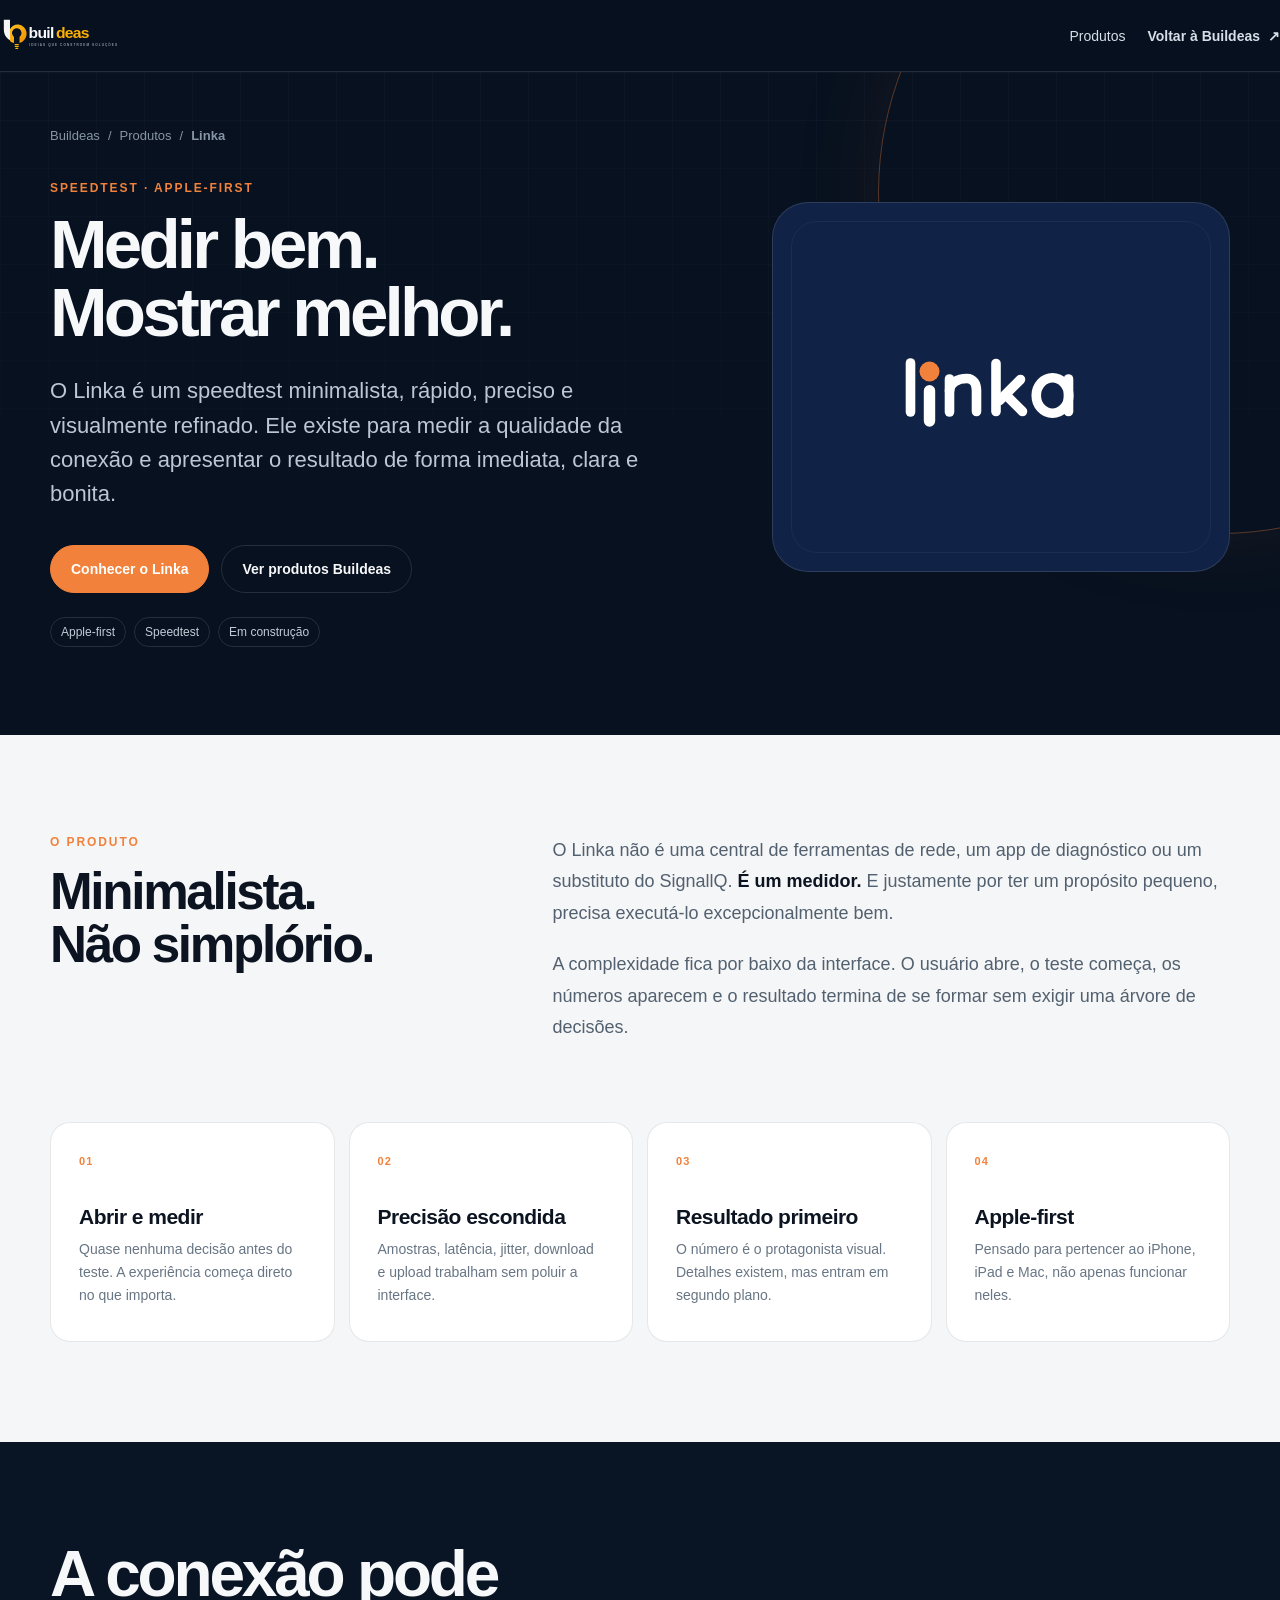
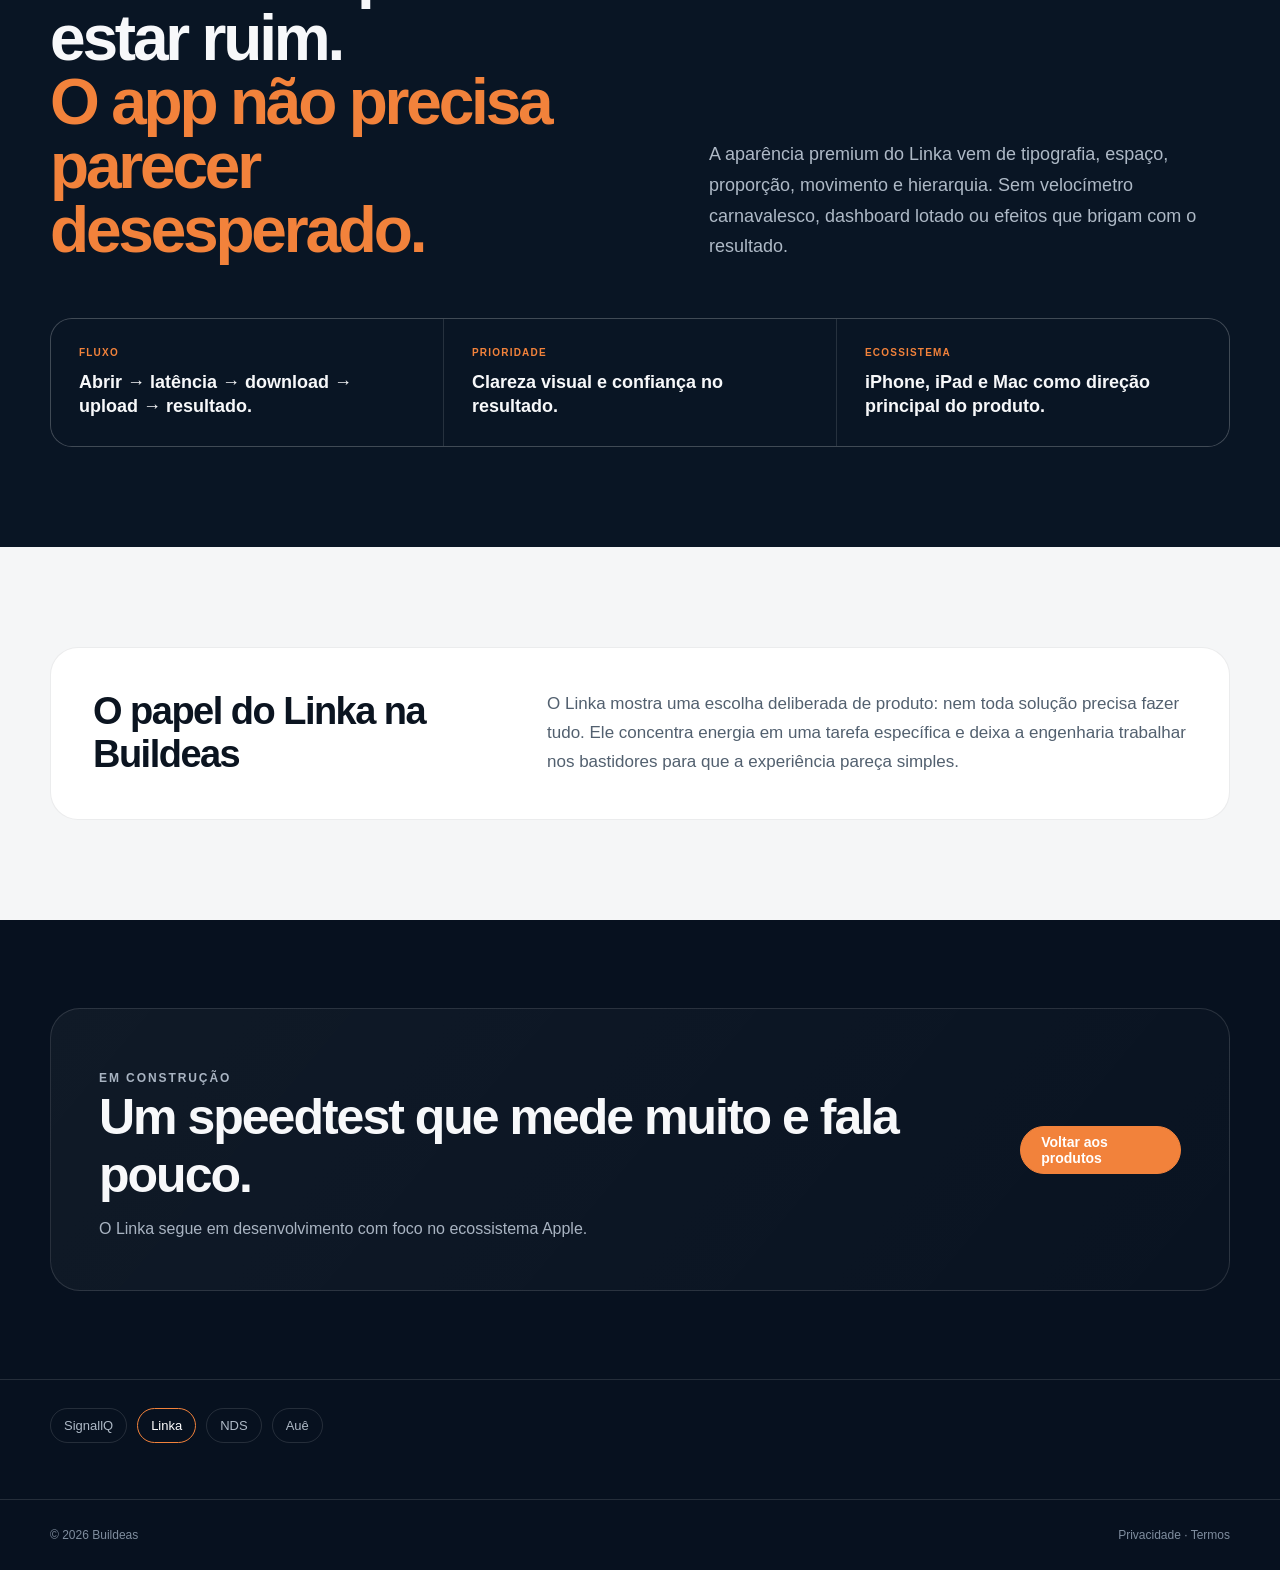
==== produtos/linka.html @ aeb6bd71 "Add Linka institutional product page" ====
<!doctype html>
<html lang="pt-BR">
<head>
  <meta charset="utf-8"><meta name="viewport" content="width=device-width,initial-scale=1">
  <meta name="theme-color" content="#102245"><meta name="robots" content="index,follow,max-image-preview:large">
  <title>Linka SpeedTest | Buildeas</title>
  <meta name="description" content="Conheça o Linka, speedtest minimalista, rápido e preciso da Buildeas, criado com foco no ecossistema Apple.">
  <link rel="canonical" href="https://buildea-labs.github.io/produtos/linka.html"><link rel="icon" href="../assets/products/linka-icon.svg"><link rel="stylesheet" href="../assets/product-pages.css">
  <meta property="og:type" content="website"><meta property="og:title" content="Linka SpeedTest | Buildeas"><meta property="og:description" content="Medir bem. Mostrar melhor.">
</head>
<body class="product-linka">
<a class="skip" href="#conteudo">Pular para o conteúdo</a>
<header class="product-header"><div class="shell nav"><a class="buildeas" href="../index.html" aria-label="Buildeas"><img src="../assets/buildeas-wordmark.svg" alt="Buildeas"></a><div class="nav-links"><a href="../index.html#projetos">Produtos</a><a class="back-link" href="../index.html"><span>Voltar à Buildeas</span> ↗</a></div></div></header>
<main id="conteudo">
<section class="product-hero"><div class="shell hero-grid"><div class="hero-copy"><div class="breadcrumb"><a href="../index.html">Buildeas</a><span>/</span><span>Produtos</span><span>/</span><strong>Linka</strong></div><p class="eyebrow">Speedtest · Apple-first</p><h1>Medir bem.<br>Mostrar melhor.</h1><p class="lead">O Linka é um speedtest minimalista, rápido, preciso e visualmente refinado. Ele existe para medir a qualidade da conexão e apresentar o resultado de forma imediata, clara e bonita.</p><div class="hero-actions"><a class="btn btn-primary" href="#produto">Conhecer o Linka</a><a class="btn btn-secondary" href="../index.html#projetos">Ver produtos Buildeas</a></div><div class="tags"><span class="tag">Apple-first</span><span class="tag">Speedtest</span><span class="tag">Em construção</span></div></div><div class="brand-stage"><img src="../assets/products/linka-wordmark.svg" alt="Linka"></div></div></section>
<section class="section section-light" id="produto"><div class="shell"><div class="intro-grid"><div class="section-title"><p class="eyebrow">O produto</p><h2>Minimalista.<br>Não simplório.</h2></div><div class="copy"><p>O Linka não é uma central de ferramentas de rede, um app de diagnóstico ou um substituto do SignallQ. <strong>É um medidor.</strong> E justamente por ter um propósito pequeno, precisa executá-lo excepcionalmente bem.</p><p>A complexidade fica por baixo da interface. O usuário abre, o teste começa, os números aparecem e o resultado termina de se formar sem exigir uma árvore de decisões.</p></div></div><div class="feature-grid"><article class="feature"><span class="num">01</span><h3>Abrir e medir</h3><p>Quase nenhuma decisão antes do teste. A experiência começa direto no que importa.</p></article><article class="feature"><span class="num">02</span><h3>Precisão escondida</h3><p>Amostras, latência, jitter, download e upload trabalham sem poluir a interface.</p></article><article class="feature"><span class="num">03</span><h3>Resultado primeiro</h3><p>O número é o protagonista visual. Detalhes existem, mas entram em segundo plano.</p></article><article class="feature"><span class="num">04</span><h3>Apple-first</h3><p>Pensado para pertencer ao iPhone, iPad e Mac, não apenas funcionar neles.</p></article></div></div></section>
<section class="section section-dark"><div class="shell"><div class="statement"><h2>A conexão pode estar ruim.<br><span>O app não precisa parecer desesperado.</span></h2><p>A aparência premium do Linka vem de tipografia, espaço, proporção, movimento e hierarquia. Sem velocímetro carnavalesco, dashboard lotado ou efeitos que brigam com o resultado.</p></div><div class="fact-list"><div class="fact"><small>Fluxo</small><strong>Abrir → latência → download → upload → resultado.</strong></div><div class="fact"><small>Prioridade</small><strong>Clareza visual e confiança no resultado.</strong></div><div class="fact"><small>Ecossistema</small><strong>iPhone, iPad e Mac como direção principal do produto.</strong></div></div></div></section>
<section class="section section-light"><div class="shell"><div class="role-card"><h2>O papel do Linka na Buildeas</h2><p>O Linka mostra uma escolha deliberada de produto: nem toda solução precisa fazer tudo. Ele concentra energia em uma tarefa específica e deixa a engenharia trabalhar nos bastidores para que a experiência pareça simples.</p></div></div></section>
<section class="final-cta"><div class="shell"><div class="cta-box"><div><p class="eyebrow">Em construção</p><h2>Um speedtest que mede muito e fala pouco.</h2><p>O Linka segue em desenvolvimento com foco no ecossistema Apple.</p></div><a class="btn btn-primary" href="../index.html#projetos">Voltar aos produtos</a></div></div></section>
<nav class="product-switcher" aria-label="Outros produtos"><div class="shell switcher"><a href="signallq.html">SignallQ</a><a aria-current="page" href="linka.html">Linka</a><a href="nds.html">NDS</a><a href="aue.html">Auê</a></div></nav>
</main><footer class="site-footer"><div class="shell footer-row"><span>© 2026 Buildeas</span><span><a href="../privacy.html">Privacidade</a> · <a href="../terms.html">Termos</a></span></div></footer>
</body></html>
---- assets/product-pages.css ----
:root{--bg:#07111f;--surface:#0c1929;--surface-2:#101f31;--text:#f7f8fa;--muted:#a9b4c2;--line:rgba(255,255,255,.12);--light:#f5f6f7;--ink:#0b1420;--ink-2:#52606f;--buildeas:#f6a800;--accent:#f6a800;--max:1180px;--radius:24px}*{box-sizing:border-box}html{scroll-behavior:smooth}body{margin:0;background:var(--bg);color:var(--text);font-family:Inter,ui-sans-serif,-apple-system,BlinkMacSystemFont,"Segoe UI",sans-serif;-webkit-font-smoothing:antialiased}a{color:inherit;text-decoration:none}img{display:block;max-width:100%}button,a{touch-action:manipulation}.skip{position:absolute;left:-9999px}.skip:focus{left:16px;top:16px;z-index:100;background:#fff;color:#000;padding:10px 14px;border-radius:8px}.shell{width:min(calc(100% - 40px),var(--max));margin:auto}.product-header{height:72px;border-bottom:1px solid var(--line);display:flex;align-items:center;position:relative;z-index:20;background:rgba(7,17,31,.86);backdrop-filter:blur(18px)}.nav{display:flex;align-items:center;justify-content:space-between;gap:24px;width:100%}.nav .buildeas{display:flex;align-items:center}.nav .buildeas img{width:150px;height:auto}.nav-links{display:flex;align-items:center;gap:22px;color:#d7dee7;font-size:14px}.nav-links a:hover{color:#fff}.back-link{display:inline-flex;align-items:center;gap:8px;font-weight:700}.product-hero{position:relative;overflow:hidden;padding:56px 0 88px;min-height:640px;display:flex;align-items:center}.product-hero:before{content:"";position:absolute;width:680px;height:680px;border:1px solid color-mix(in srgb,var(--accent) 35%,transparent);border-radius:50%;right:-280px;top:-220px;box-shadow:0 0 100px color-mix(in srgb,var(--accent) 8%,transparent)}.product-hero:after{content:"";position:absolute;inset:0;background-image:linear-gradient(rgba(255,255,255,.025) 1px,transparent 1px),linear-gradient(90deg,rgba(255,255,255,.025) 1px,transparent 1px);background-size:48px 48px;mask-image:linear-gradient(to bottom,#000,transparent 88%);pointer-events:none}.hero-grid{position:relative;z-index:2;display:grid;grid-template-columns:minmax(0,1.05fr) minmax(300px,.75fr);gap:80px;align-items:center}.breadcrumb{display:flex;gap:8px;align-items:center;color:#8795a6;font-size:13px;margin-bottom:38px}.breadcrumb a:hover{color:#fff}.eyebrow{font-size:12px;letter-spacing:.16em;text-transform:uppercase;font-weight:800;color:var(--accent);margin:0 0 16px}.hero-copy h1{font-size:clamp(42px,5.4vw,78px);letter-spacing:-.055em;line-height:.98;margin:0;max-width:820px}.hero-copy .lead{font-size:clamp(18px,2vw,22px);line-height:1.55;color:#bcc7d4;max-width:720px;margin:28px 0 0}.hero-actions{display:flex;gap:12px;flex-wrap:wrap;margin-top:34px}.btn{display:inline-flex;align-items:center;justify-content:center;gap:9px;min-height:48px;padding:0 20px;border-radius:999px;font-size:14px;font-weight:800;border:1px solid var(--line);transition:.2s ease}.btn-primary{background:var(--accent);border-color:var(--accent);color:var(--button-ink,#07111f)}.btn-primary:hover{transform:translateY(-2px);filter:brightness(1.04)}.btn-secondary:hover{border-color:rgba(255,255,255,.3);background:rgba(255,255,255,.05)}.tags{display:flex;flex-wrap:wrap;gap:8px;margin-top:24px}.tag{font-size:12px;color:#c2cbd6;border:1px solid var(--line);padding:7px 10px;border-radius:999px}.brand-stage{min-height:370px;border-radius:36px;border:1px solid var(--line);background:radial-gradient(circle at 50% 45%,color-mix(in srgb,var(--accent) 13%,transparent),transparent 58%),rgba(255,255,255,.025);display:flex;align-items:center;justify-content:center;padding:48px;position:relative}.brand-stage:after{content:"";position:absolute;inset:18px;border:1px solid rgba(255,255,255,.05);border-radius:26px}.brand-stage img{position:relative;z-index:2;max-height:230px;object-fit:contain}.brand-stage .icon-only{width:180px;height:180px;object-fit:contain}.brand-stage .nds-logo{width:min(100%,520px);height:auto}.brand-stage .aue-lockup{display:flex;align-items:center;gap:24px;position:relative;z-index:2}.brand-stage .aue-lockup img{width:140px;height:140px;border-radius:28px}.brand-stage .aue-lockup strong{font-size:64px;letter-spacing:-.06em;color:#c6ff00}.section{padding:100px 0}.section-light{background:var(--light);color:var(--ink)}.section-dark{background:#091524}.intro-grid{display:grid;grid-template-columns:.7fr 1.15fr;gap:90px}.section-title h2{font-size:clamp(34px,4vw,56px);line-height:1.04;letter-spacing:-.045em;margin:0}.section-title .eyebrow{color:var(--accent)}.copy{font-size:18px;line-height:1.75;color:var(--ink-2)}.copy p{margin:0 0 20px}.copy strong{color:var(--ink)}.feature-grid{display:grid;grid-template-columns:repeat(4,1fr);gap:14px;margin-top:58px}.feature{border:1px solid rgba(11,20,32,.1);border-radius:20px;padding:28px;background:#fff;min-height:220px}.feature .num{font-size:11px;font-weight:900;color:var(--accent);letter-spacing:.1em}.feature h3{font-size:21px;letter-spacing:-.025em;margin:36px 0 9px}.feature p{font-size:14px;line-height:1.65;color:#687584;margin:0}.statement{display:grid;grid-template-columns:1fr .9fr;align-items:end;gap:80px}.statement h2{font-size:clamp(40px,5vw,68px);line-height:1;letter-spacing:-.05em;margin:0}.statement h2 span{color:var(--accent)}.statement p{font-size:18px;line-height:1.7;color:#aeb9c6;margin:0}.fact-list{display:grid;grid-template-columns:repeat(3,1fr);gap:1px;background:var(--line);border:1px solid var(--line);border-radius:22px;overflow:hidden;margin-top:56px}.fact{background:#091524;padding:28px}.fact small{display:block;text-transform:uppercase;letter-spacing:.12em;color:var(--accent);font-weight:800;font-size:10px;margin-bottom:12px}.fact strong{font-size:18px;line-height:1.35}.role-card{background:#fff;border:1px solid rgba(11,20,32,.08);border-radius:28px;padding:42px;display:grid;grid-template-columns:.75fr 1.25fr;gap:70px}.role-card h2{font-size:38px;letter-spacing:-.04em;margin:0}.role-card p{font-size:17px;line-height:1.7;color:var(--ink-2);margin:0}.final-cta{padding:88px 0}.cta-box{border:1px solid var(--line);border-radius:30px;padding:48px;display:flex;align-items:center;justify-content:space-between;gap:50px;background:linear-gradient(130deg,rgba(255,255,255,.04),rgba(255,255,255,.01))}.cta-box h2{font-size:clamp(32px,4vw,50px);margin:0;letter-spacing:-.04em}.cta-box p{color:var(--muted);margin:12px 0 0;line-height:1.6}.product-switcher{border-top:1px solid var(--line);padding:28px 0 56px}.product-switcher .switcher{display:flex;gap:10px;flex-wrap:wrap}.product-switcher a{font-size:13px;color:#aeb9c6;border:1px solid var(--line);border-radius:999px;padding:9px 13px}.product-switcher a[aria-current="page"]{color:#fff;border-color:var(--accent)}.site-footer{border-top:1px solid var(--line);padding:28px 0;color:#7f8d9e;font-size:12px}.footer-row{display:flex;justify-content:space-between;gap:20px;flex-wrap:wrap}.site-footer a:hover{color:#fff}.product-signallq{--accent:#8d6cff;--button-ink:#fff}.product-linka{--accent:#f2823b;--button-ink:#fff}.product-linka .brand-stage{background:#102245}.product-nds{--accent:#19aa8c;--button-ink:#052b27}.product-nds .brand-stage{background:#fff}.product-aue{--accent:#c6ff00;--button-ink:#0a0a08}.product-aue .product-hero,.product-aue .section-dark,.product-aue .fact{background:#0a0a08}.product-aue .brand-stage{background:#0a0a08;border-color:rgba(198,255,0,.25)}@media(max-width:900px){.hero-grid,.intro-grid,.statement,.role-card{grid-template-columns:1fr;gap:42px}.product-hero{padding-top:38px;min-height:auto}.brand-stage{min-height:300px}.feature-grid{grid-template-columns:1fr 1fr}.fact-list{grid-template-columns:1fr}.cta-box{align-items:flex-start;flex-direction:column}.nav-links a:not(.back-link){display:none}}@media(max-width:600px){.shell{width:min(calc(100% - 28px),var(--max))}.product-header{height:64px}.nav .buildeas img{width:126px}.back-link span{display:none}.product-hero{padding:34px 0 64px}.hero-grid{gap:36px}.breadcrumb{margin-bottom:28px}.hero-copy h1{font-size:46px}.brand-stage{min-height:240px;padding:28px;border-radius:26px}.brand-stage .icon-only{width:140px;height:140px}.brand-stage .aue-lockup{gap:15px}.brand-stage .aue-lockup img{width:105px;height:105px}.brand-stage .aue-lockup strong{font-size:46px}.section{padding:72px 0}.feature-grid{grid-template-columns:1fr;margin-top:38px}.feature{min-height:0}.role-card{padding:28px}.role-card h2{font-size:32px}.final-cta{padding:60px 0}.cta-box{padding:30px}}@media(prefers-reduced-motion:reduce){html{scroll-behavior:auto}.btn{transition:none}}
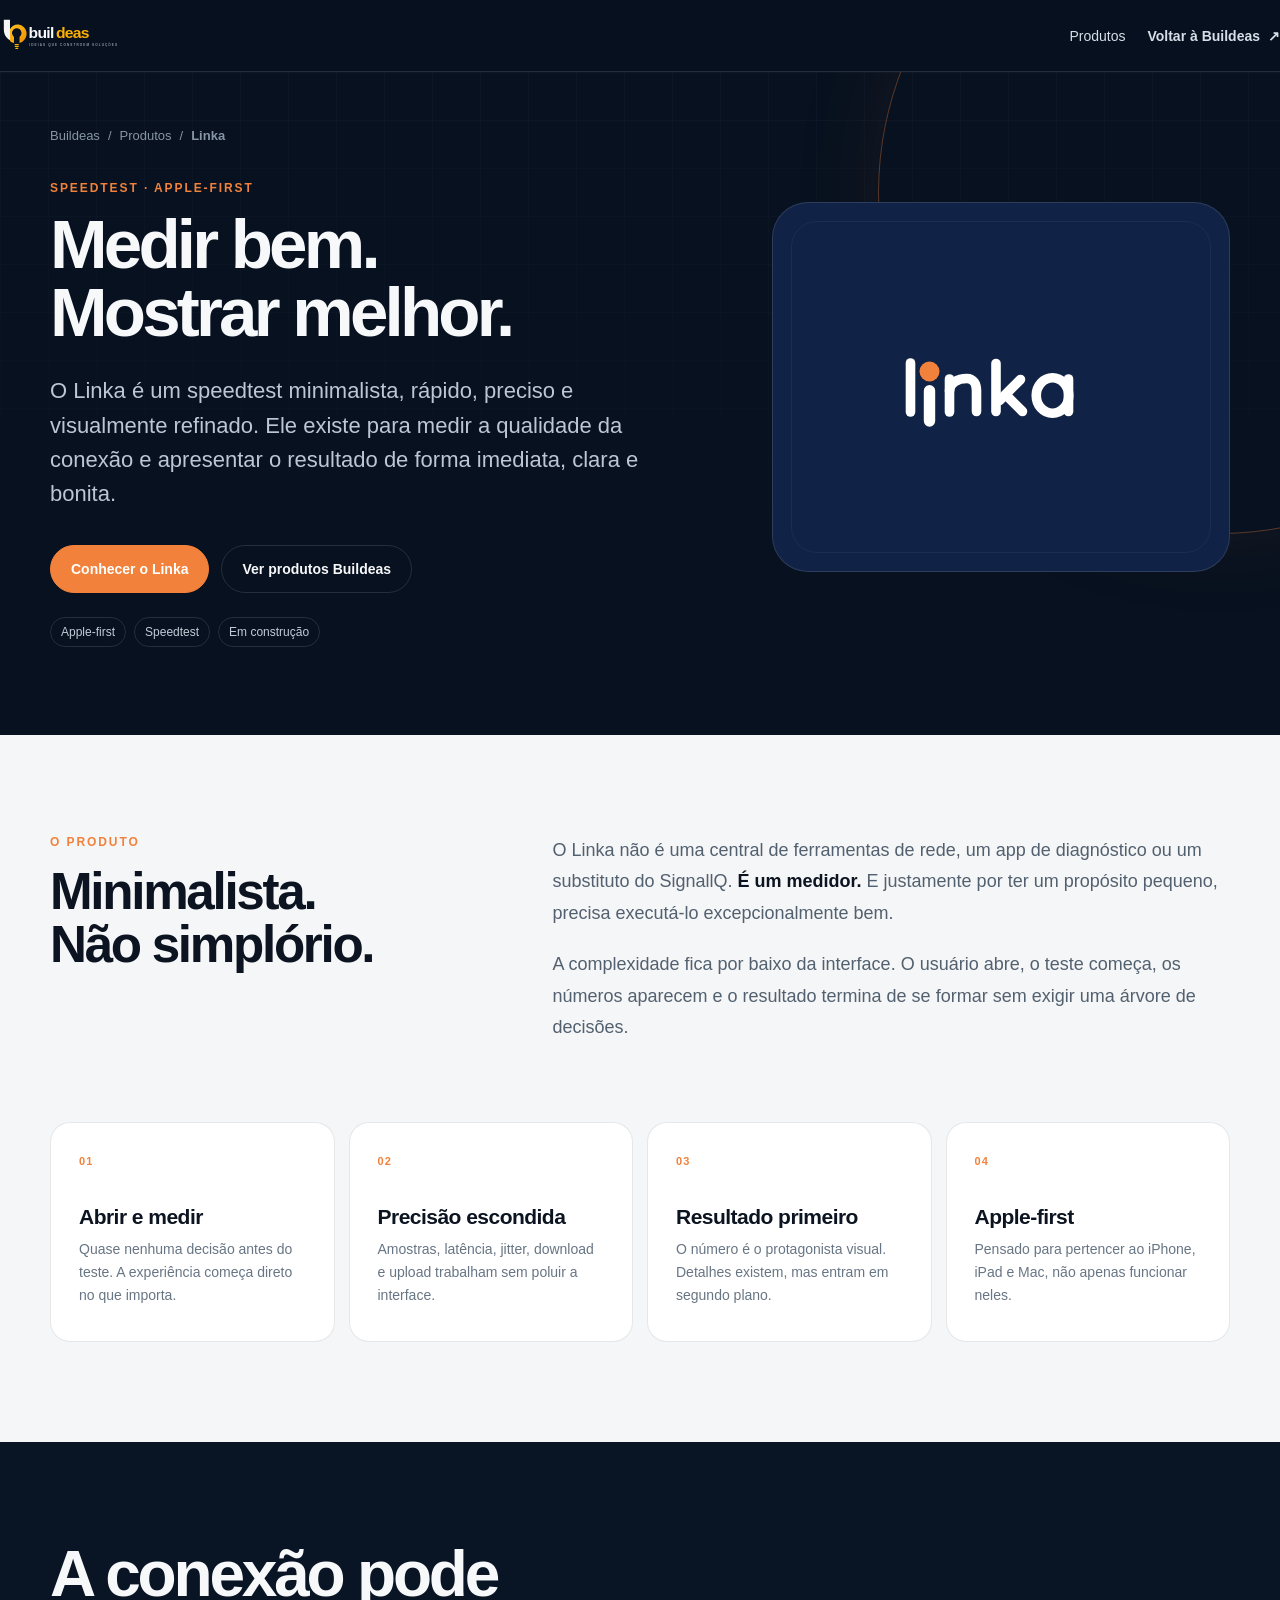
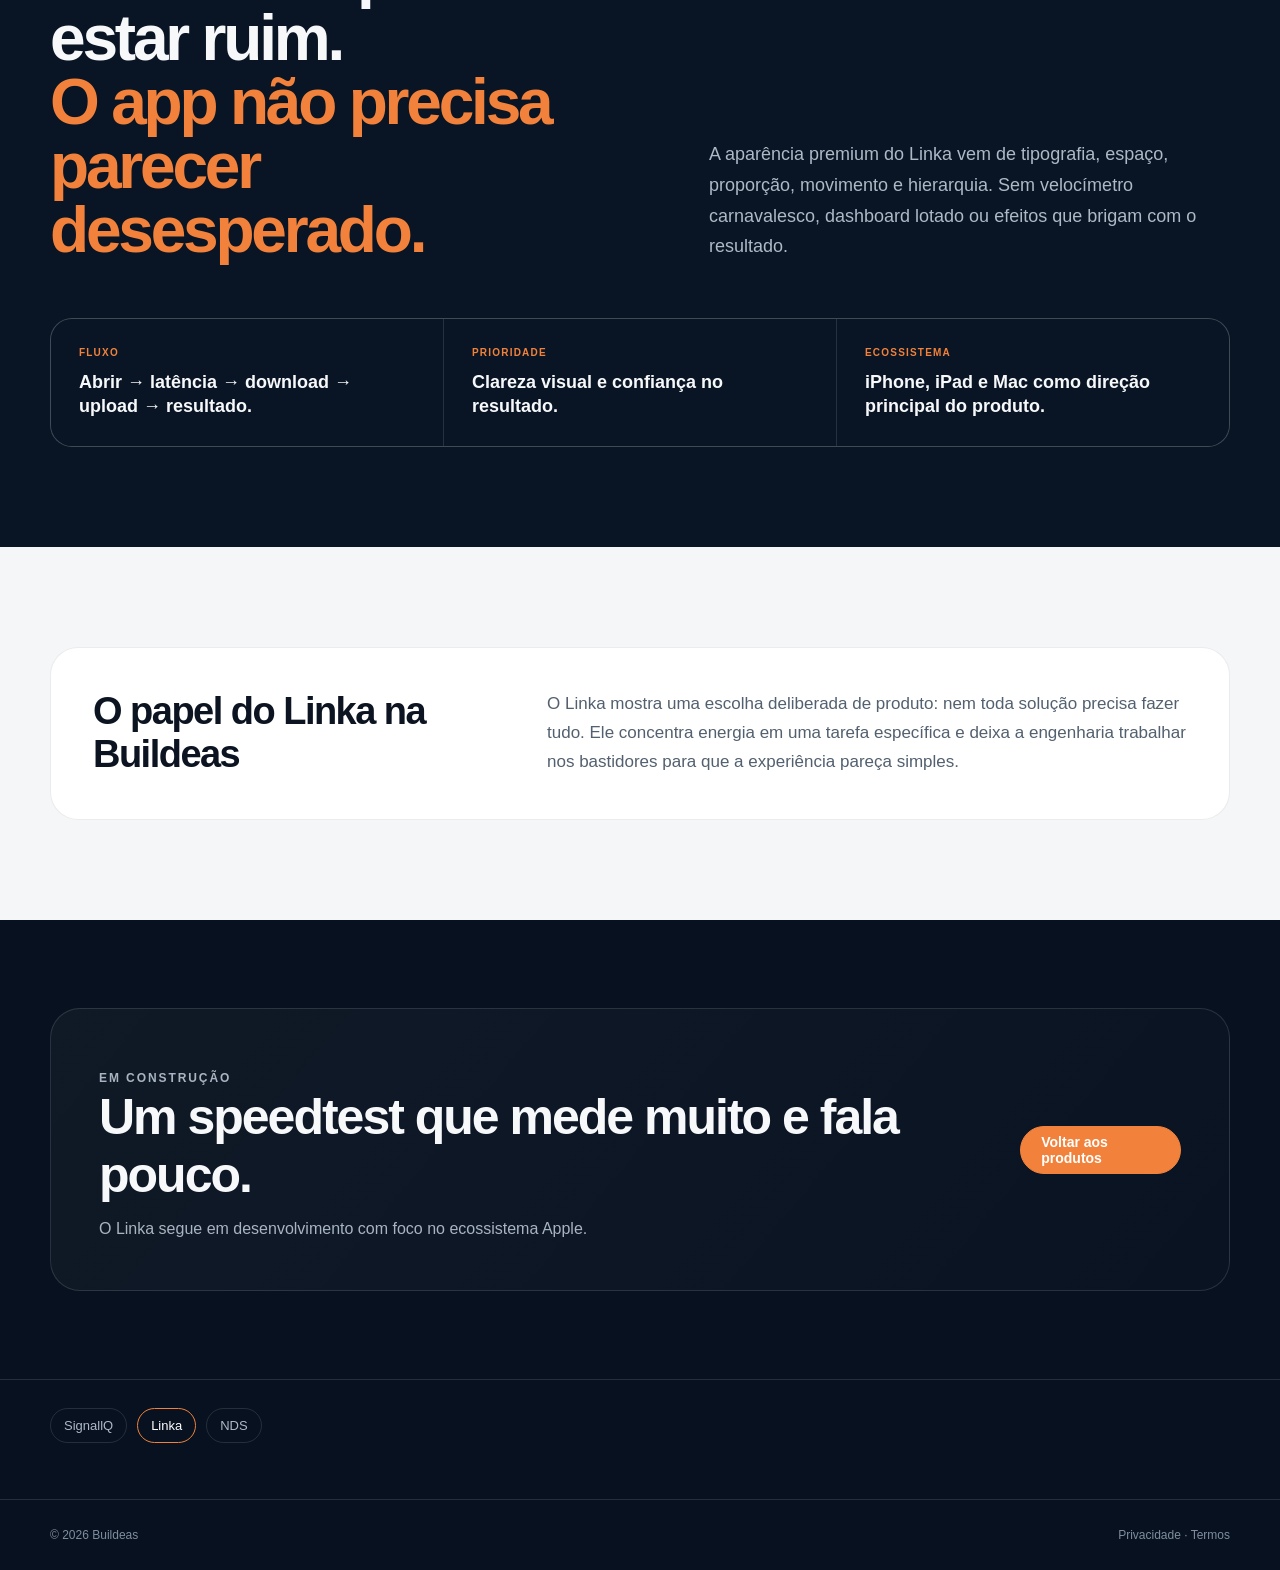
==== commit f3ed52e2: "Remove Auê from product switcher" ====
--- a/produtos/linka.html
+++ b/produtos/linka.html
@@ -17,6 +17,6 @@
 <section class="section section-dark"><div class="shell"><div class="statement"><h2>A conexão pode estar ruim.<br><span>O app não precisa parecer desesperado.</span></h2><p>A aparência premium do Linka vem de tipografia, espaço, proporção, movimento e hierarquia. Sem velocímetro carnavalesco, dashboard lotado ou efeitos que brigam com o resultado.</p></div><div class="fact-list"><div class="fact"><small>Fluxo</small><strong>Abrir → latência → download → upload → resultado.</strong></div><div class="fact"><small>Prioridade</small><strong>Clareza visual e confiança no resultado.</strong></div><div class="fact"><small>Ecossistema</small><strong>iPhone, iPad e Mac como direção principal do produto.</strong></div></div></div></section>
 <section class="section section-light"><div class="shell"><div class="role-card"><h2>O papel do Linka na Buildeas</h2><p>O Linka mostra uma escolha deliberada de produto: nem toda solução precisa fazer tudo. Ele concentra energia em uma tarefa específica e deixa a engenharia trabalhar nos bastidores para que a experiência pareça simples.</p></div></div></section>
 <section class="final-cta"><div class="shell"><div class="cta-box"><div><p class="eyebrow">Em construção</p><h2>Um speedtest que mede muito e fala pouco.</h2><p>O Linka segue em desenvolvimento com foco no ecossistema Apple.</p></div><a class="btn btn-primary" href="../index.html#projetos">Voltar aos produtos</a></div></div></section>
-<nav class="product-switcher" aria-label="Outros produtos"><div class="shell switcher"><a href="signallq.html">SignallQ</a><a aria-current="page" href="linka.html">Linka</a><a href="nds.html">NDS</a><a href="aue.html">Auê</a></div></nav>
+<nav class="product-switcher" aria-label="Outros produtos"><div class="shell switcher"><a href="signallq.html">SignallQ</a><a aria-current="page" href="linka.html">Linka</a><a href="nds.html">NDS</a></div></nav>
 </main><footer class="site-footer"><div class="shell footer-row"><span>© 2026 Buildeas</span><span><a href="../privacy.html">Privacidade</a> · <a href="../terms.html">Termos</a></span></div></footer>
 </body></html>
